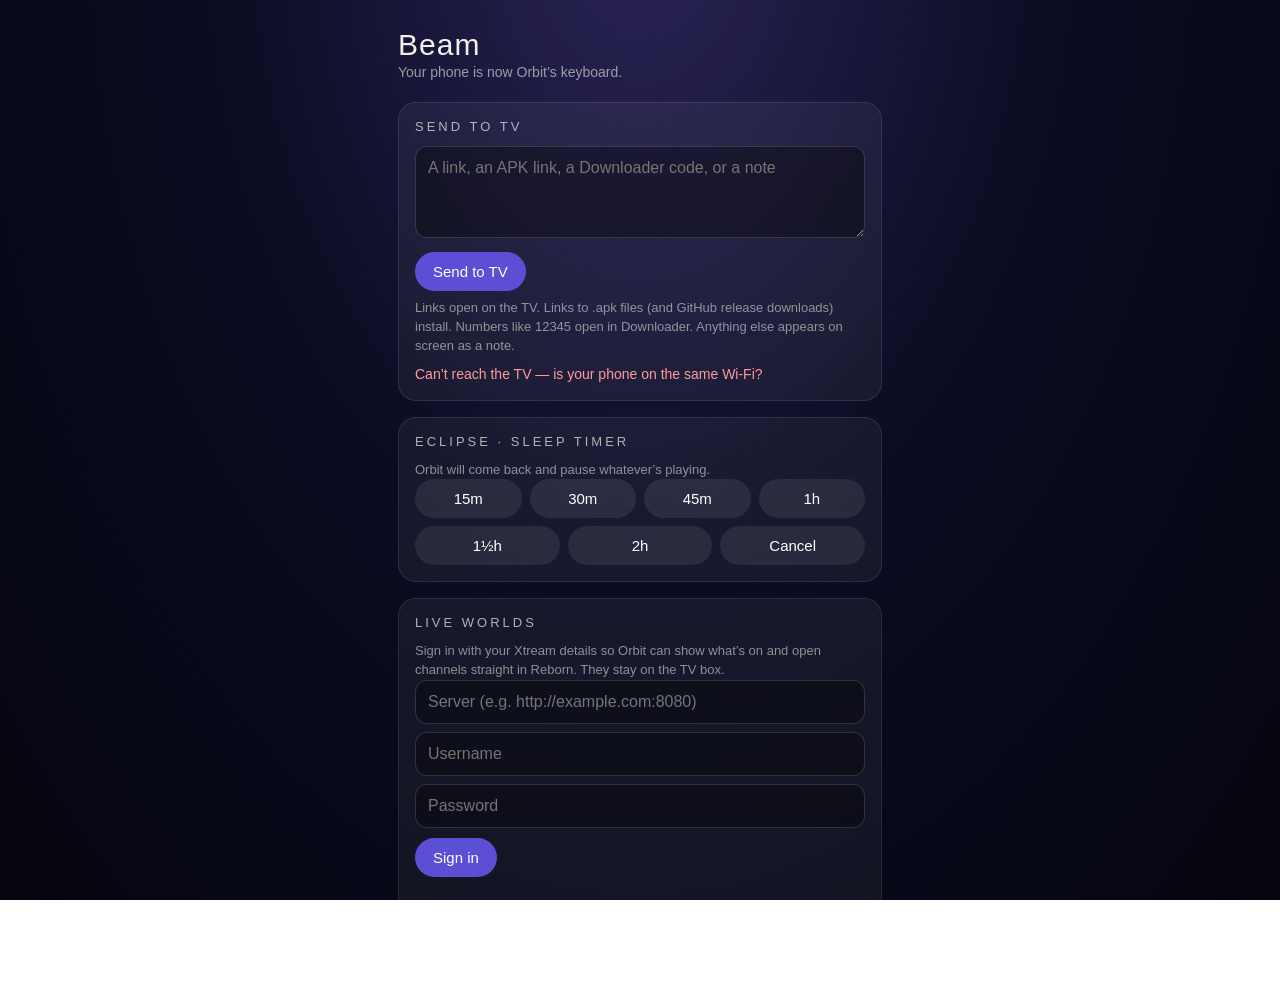
==== app/src/main/assets/beam.html @ f51cfbe4 "Beam, Eclipse, Live worlds, Asteroid belt, Sky events, Sonic orbit Co-Authored-By: Claude Opus 5.5 <" ====
<!DOCTYPE html>
<html lang="en">
<head>
<meta charset="utf-8">
<meta name="viewport" content="width=device-width, initial-scale=1">
<meta name="theme-color" content="#06081a">
<title>Beam to Orbit</title>
<style>
  * { box-sizing: border-box; }
  body { margin: 0; font-family: -apple-system, "Segoe UI", Roboto, Arial, sans-serif; color: #f4f1ea;
    background: radial-gradient(ellipse at 50% -10%, #2a2457 0%, #0b0d24 45%, #04050d 100%) fixed; min-height: 100vh; }
  main { max-width: 520px; margin: 0 auto; padding: 22px 18px 60px; }
  h1 { font-weight: 250; font-size: 30px; letter-spacing: 1px; margin: 6px 0 2px; }
  .sub { opacity: .6; font-size: 14px; margin-bottom: 22px; }
  section { background: rgba(255,255,255,.05); border: 1px solid rgba(255,255,255,.09); border-radius: 18px; padding: 16px; margin-bottom: 16px; }
  h2 { font-size: 13px; letter-spacing: 3px; text-transform: uppercase; font-weight: 500; opacity: .7; margin: 0 0 12px; }
  textarea, input { width: 100%; background: rgba(0,0,0,.35); color: inherit; border: 1px solid rgba(255,255,255,.15);
    border-radius: 12px; padding: 12px; font-size: 16px; font-family: inherit; outline: none; }
  textarea:focus, input:focus { border-color: #9aa8ff; }
  textarea { min-height: 92px; resize: vertical; }
  input + input { margin-top: 8px; }
  button { font: inherit; font-size: 15px; color: #fff; background: #5b4fd6; border: 0; border-radius: 999px;
    padding: 11px 18px; margin-top: 10px; cursor: pointer; }
  button.ghost { background: rgba(255,255,255,.08); }
  button:active { transform: scale(.97); }
  .row { display: flex; flex-wrap: wrap; margin: -4px; }
  .row button { margin: 4px; flex: 1 1 22%; padding: 11px 6px; }
  .hint { font-size: 13px; opacity: .55; margin-top: 8px; line-height: 1.45; }
  .msg { font-size: 14px; margin-top: 10px; min-height: 18px; color: #c9d0ff; }
  .msg.bad { color: #ff9b9b; }
  .list > div { display: flex; align-items: center; padding: 8px 0; border-bottom: 1px solid rgba(255,255,255,.06); }
  .list > div:last-child { border-bottom: 0; }
  .list img { width: 34px; height: 34px; object-fit: contain; border-radius: 8px; background: rgba(255,255,255,.06); margin-right: 10px; flex: none; }
  .list .n { flex: 1; font-size: 15px; overflow: hidden; text-overflow: ellipsis; white-space: nowrap; }
  .list button { margin: 0 0 0 6px; padding: 6px 12px; font-size: 14px; flex: none; }
  .hide { display: none; }
</style>
</head>
<body>
<main>
  <h1>Beam</h1>
  <div class="sub">Your phone is now Orbit&rsquo;s keyboard.</div>

  <section>
    <h2>Send to TV</h2>
    <textarea id="text" placeholder="A link, an APK link, a Downloader code, or a note"></textarea>
    <button id="send">Send to TV</button>
    <div class="hint">Links open on the TV. Links to .apk files (and GitHub release downloads) install. Numbers like 12345 open in Downloader. Anything else appears on screen as a note.</div>
    <div class="msg" id="sendMsg"></div>
  </section>

  <section>
    <h2>Eclipse &middot; sleep timer</h2>
    <div id="eclipseState" class="hint" style="margin-top:0">Orbit will come back and pause whatever&rsquo;s playing.</div>
    <div class="row">
      <button class="ghost" data-m="15">15m</button><button class="ghost" data-m="30">30m</button>
      <button class="ghost" data-m="45">45m</button><button class="ghost" data-m="60">1h</button>
      <button class="ghost" data-m="90">1&frac12;h</button><button class="ghost" data-m="120">2h</button>
      <button class="ghost" data-m="0">Cancel</button>
    </div>
  </section>

  <section>
    <h2>Live worlds</h2>
    <div id="liveOut">
      <div class="hint" style="margin-top:0">Sign in with your Xtream details so Orbit can show what&rsquo;s on and open channels straight in Reborn. They stay on the TV box.</div>
      <input id="server" placeholder="Server (e.g. http://example.com:8080)" autocapitalize="off" autocorrect="off">
      <input id="user" placeholder="Username" autocapitalize="off" autocorrect="off">
      <input id="pass" placeholder="Password" type="password">
      <button id="login">Sign in</button>
    </div>
    <div id="liveIn" class="hide">
      <div class="hint" style="margin-top:0">Your channels become planets on the Live ring.</div>
      <div class="list" id="favs"></div>
      <input id="q" placeholder="Search channels to add&hellip;" style="margin-top:12px" autocapitalize="off">
      <div class="list" id="results"></div>
      <button class="ghost" id="logout">Sign out</button>
    </div>
    <div class="msg" id="liveMsg"></div>
  </section>
</main>
<script>
(function () {
  var T = new URLSearchParams(location.search).get('t') || '';
  function $(id) { return document.getElementById(id); }
  function api(path, body) {
    var url = path + (path.indexOf('?') < 0 ? '?' : '&') + 't=' + encodeURIComponent(T);
    var opt = body === undefined ? {} : { method: 'POST', headers: { 'Content-Type': 'application/json' }, body: JSON.stringify(body) };
    return fetch(url, opt).then(function (r) {
      return r.json().then(function (j) { if (!r.ok) throw new Error(j.error || 'Failed'); return j; });
    });
  }
  function msg(id, text, bad) { var m = $(id); m.textContent = text || ''; m.className = 'msg' + (bad ? ' bad' : ''); }
  function esc(s) { return String(s).replace(/[&<>"]/g, function (c) { return { '&': '&amp;', '<': '&lt;', '>': '&gt;', '"': '&quot;' }[c]; }); }

  // send
  $('send').onclick = function () {
    var t = $('text').value.trim(); if (!t) return;
    msg('sendMsg', 'Sending…');
    api('/api/send', { text: t }).then(function (r) { msg('sendMsg', '✦ ' + r.did); $('text').value = ''; })
      .catch(function (e) { msg('sendMsg', e.message, true); });
  };

  // eclipse
  function showEclipse(at) {
    $('eclipseState').textContent = at ? 'Eclipse at ' + new Date(at).toLocaleTimeString([], { hour: '2-digit', minute: '2-digit' }) + ' — Orbit will come back and pause whatever’s playing.'
      : 'No timer set. Orbit will come back and pause whatever’s playing.';
  }
  Array.prototype.forEach.call(document.querySelectorAll('[data-m]'), function (b) {
    b.onclick = function () { api('/api/eclipse', { minutes: +b.getAttribute('data-m') }).then(function (r) { showEclipse(r.eclipseAt); }); };
  });

  // live
  function favRow(c, i, n) {
    var img = c.icon ? '<img src="' + esc(c.icon) + '" onerror="this.style.visibility=\'hidden\'">' : '<img>';
    return '<div>' + img + '<span class="n">' + esc(c.name) + '</span>' +
      (i > 0 ? '<button class="ghost" data-up="' + esc(c.id) + '">↑</button>' : '') +
      '<button class="ghost" data-rm="' + esc(c.id) + '">✕</button></div>';
  }
  function showFavs(list) {
    $('favs').innerHTML = list.length ? list.map(function (c, i) { return favRow(c, i, list.length); }).join('') : '<div class="hint">No channels yet — search below.</div>';
  }
  function showLive(state) {
    $('liveOut').className = state.signedIn ? 'hide' : '';
    $('liveIn').className = state.signedIn ? '' : 'hide';
    if (state.signedIn) showFavs(state.channels || []);
  }
  $('login').onclick = function () {
    msg('liveMsg', 'Checking with your provider…');
    api('/api/live/login', { server: $('server').value, user: $('user').value, pass: $('pass').value })
      .then(function () { msg('liveMsg', 'Signed in. Search for channels to add.'); showLive({ signedIn: true, channels: [] }); $('pass').value = ''; })
      .catch(function (e) { msg('liveMsg', e.message, true); });
  };
  $('logout').onclick = function () { api('/api/live/logout', {}).then(function () { showLive({ signedIn: false }); msg('liveMsg', ''); }); };
  var qt = null, lastResults = [];
  $('q').oninput = function () {
    clearTimeout(qt);
    var q = $('q').value.trim();
    if (q.length < 2) { $('results').innerHTML = ''; return; }
    qt = setTimeout(function () {
      msg('liveMsg', 'Searching… (the first search loads your whole channel list)');
      api('/api/live/search?q=' + encodeURIComponent(q)).then(function (list) {
        lastResults = list; msg('liveMsg', list.length ? '' : 'No channels match');
        $('results').innerHTML = list.map(function (c, i) {
          var img = c.icon ? '<img src="' + esc(c.icon) + '" onerror="this.style.visibility=\'hidden\'">' : '<img>';
          return '<div>' + img + '<span class="n">' + esc(c.name) + '</span><button data-add="' + i + '">Add</button></div>';
        }).join('');
      }).catch(function (e) { msg('liveMsg', e.message, true); });
    }, 350);
  };
  document.body.addEventListener('click', function (e) {
    var b = e.target;
    if (b.hasAttribute('data-add')) {
      var c = lastResults[+b.getAttribute('data-add')];
      api('/api/live/add', c).then(function (list) { showFavs(list); b.textContent = 'Added'; b.disabled = true; });
    } else if (b.hasAttribute('data-rm')) {
      api('/api/live/remove', { id: b.getAttribute('data-rm') }).then(showFavs);
    } else if (b.hasAttribute('data-up')) {
      api('/api/live/move', { id: b.getAttribute('data-up'), dir: -1 }).then(showFavs);
    }
  });

  api('/api/state').then(function (s) { showEclipse(s.eclipseAt); showLive(s); })
    .catch(function () { msg('sendMsg', 'Can’t reach the TV — is your phone on the same Wi-Fi?', true); });
})();
</script>
</body>
</html>
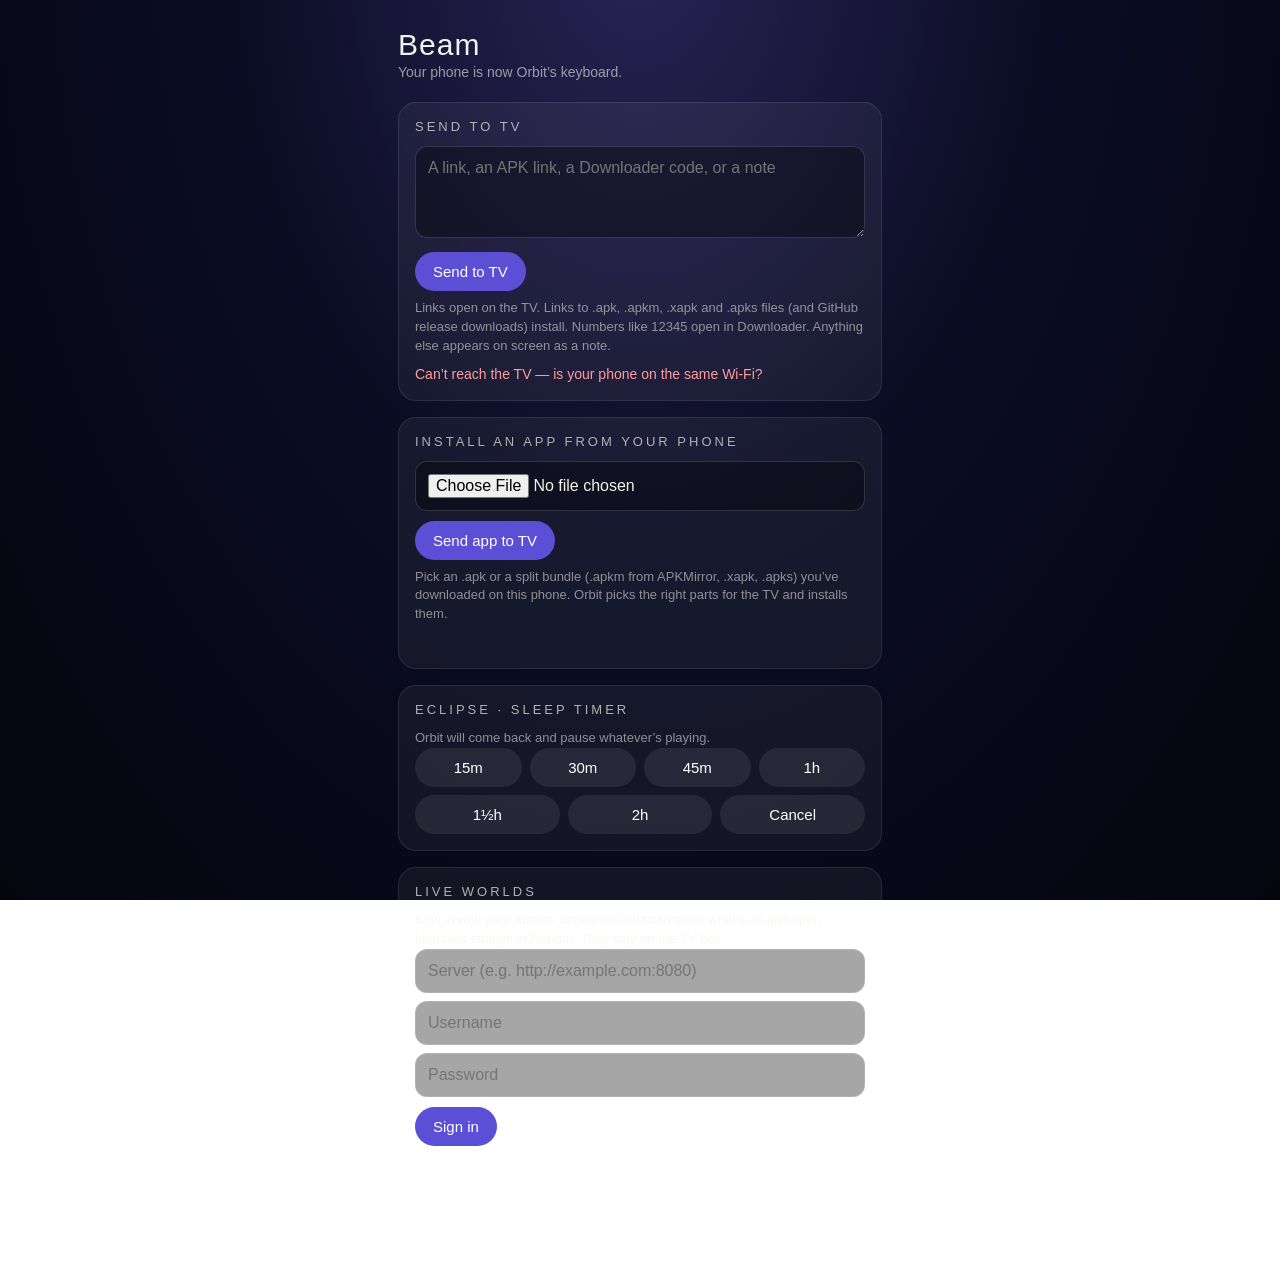
==== commit 6f308013: "Add Update Orbit, split-bundle installs and Beam file upload - Tools → Update Orbit: compares the la" ====
--- a/app/src/main/assets/beam.html
+++ b/app/src/main/assets/beam.html
@@ -45,8 +45,16 @@
     <h2>Send to TV</h2>
     <textarea id="text" placeholder="A link, an APK link, a Downloader code, or a note"></textarea>
     <button id="send">Send to TV</button>
-    <div class="hint">Links open on the TV. Links to .apk files (and GitHub release downloads) install. Numbers like 12345 open in Downloader. Anything else appears on screen as a note.</div>
+    <div class="hint">Links open on the TV. Links to .apk, .apkm, .xapk and .apks files (and GitHub release downloads) install. Numbers like 12345 open in Downloader. Anything else appears on screen as a note.</div>
     <div class="msg" id="sendMsg"></div>
+  </section>
+
+  <section>
+    <h2>Install an app from your phone</h2>
+    <input id="appFile" type="file" accept=".apk,.apkm,.xapk,.apks,application/vnd.android.package-archive,application/octet-stream,application/zip">
+    <button id="upload">Send app to TV</button>
+    <div class="hint">Pick an .apk or a split bundle (.apkm from APKMirror, .xapk, .apks) you&rsquo;ve downloaded on this phone. Orbit picks the right parts for the TV and installs them.</div>
+    <div class="msg" id="upMsg"></div>
   </section>
 
   <section>
@@ -92,6 +100,21 @@
   }
   function msg(id, text, bad) { var m = $(id); m.textContent = text || ''; m.className = 'msg' + (bad ? ' bad' : ''); }
   function esc(s) { return String(s).replace(/[&<>"]/g, function (c) { return { '&': '&amp;', '<': '&lt;', '>': '&gt;', '"': '&quot;' }[c]; }); }
+
+  // upload an app file
+  $('upload').onclick = function () {
+    var f = $('appFile').files[0]; if (!f) { msg('upMsg', 'Pick a file first', true); return; }
+    var x = new XMLHttpRequest();
+    x.open('POST', '/api/upload?t=' + encodeURIComponent(T) + '&name=' + encodeURIComponent(f.name));
+    x.setRequestHeader('Content-Type', 'application/octet-stream');
+    x.upload.onprogress = function (e) { if (e.lengthComputable) msg('upMsg', 'Sending… ' + Math.round(e.loaded * 100 / e.total) + '%'); };
+    x.onload = function () {
+      var j = {}; try { j = JSON.parse(x.responseText); } catch (e) {}
+      if (x.status === 200) msg('upMsg', '✦ ' + (j.did || 'Sent')); else msg('upMsg', j.error || 'Failed', true);
+    };
+    x.onerror = function () { msg('upMsg', 'Lost the connection to the TV', true); };
+    msg('upMsg', 'Sending…'); x.send(f);
+  };
 
   // send
   $('send').onclick = function () {
